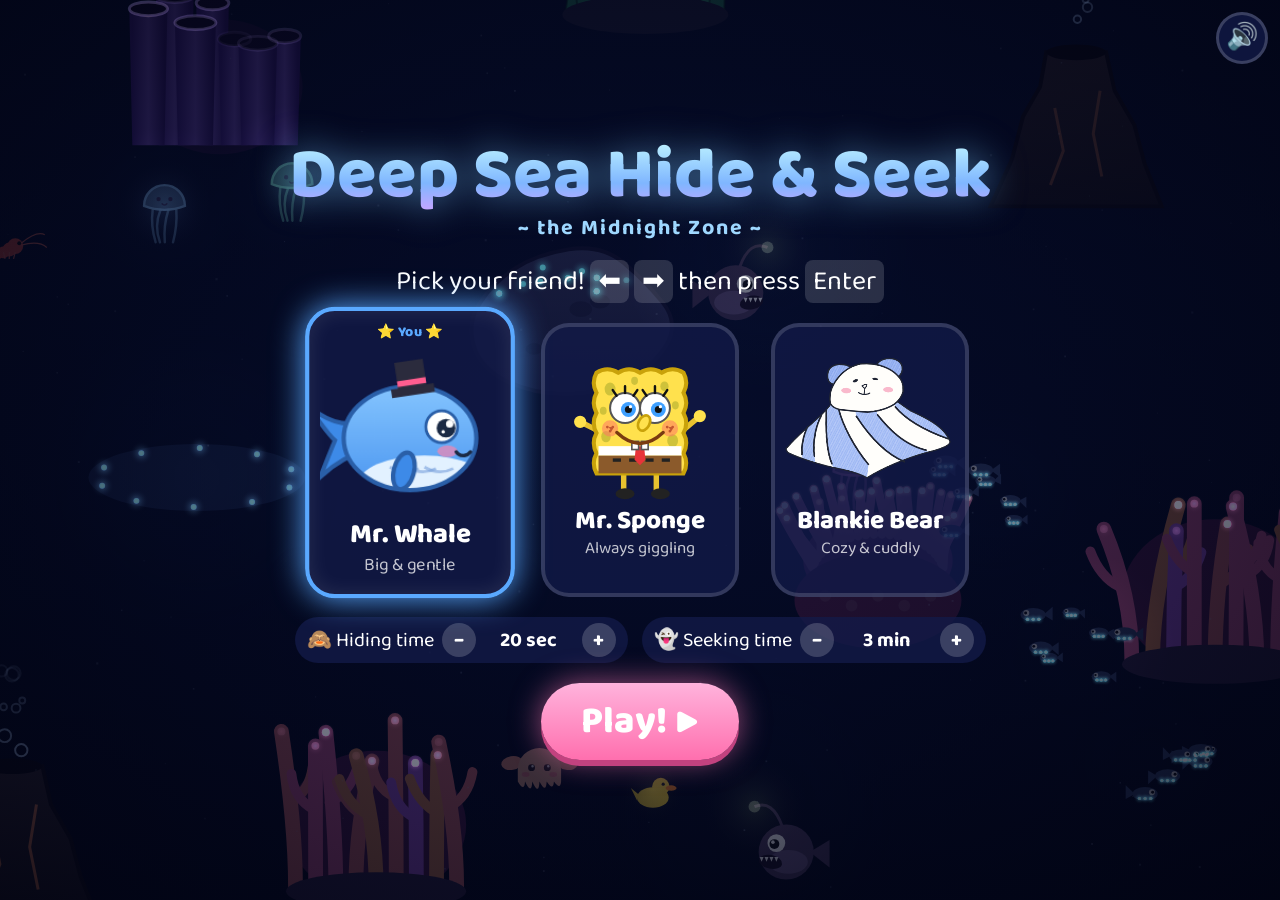
==== index.html @ 8a7bbf90 "Add Deep Sea Hide & Seek game and GitHub Pages deploy Co-Authored-By: Claude Opus 5.5 <noreply@anthr" ====
<!doctype html>
<html lang="en">
  <head>
    <meta charset="utf-8" />
    <meta name="viewport" content="width=device-width, initial-scale=1, viewport-fit=cover, user-scalable=no" />
    <title>Midnight Zone Hide &amp; Seek</title>
    <meta name="description" content="A deep-sea hide and seek game with Mr. Whale, Mr. Sponge and Blankie Bear" />
    <link rel="icon" href="data:image/svg+xml,<svg xmlns='http://www.w3.org/2000/svg' viewBox='0 0 100 100'><text y='.9em' font-size='90'>🐳</text></svg>" />
    <link rel="preconnect" href="https://fonts.googleapis.com" />
    <link rel="preconnect" href="https://fonts.gstatic.com" crossorigin />
    <link href="https://fonts.googleapis.com/css2?family=Baloo+2:wght@600;800&display=swap" rel="stylesheet" />
    <link rel="stylesheet" href="style.css" />
  </head>
  <body>
    <canvas id="game"></canvas>

    <div id="hud" class="hidden">
      <div class="hud-side">
        <div id="hud-role" class="pill"></div>
        <div id="hud-found" class="pill"></div>
      </div>
      <div id="hud-timer" class="timer"></div>
      <div class="hud-side right">
        <div id="hud-stars" class="pill">⭐ 0</div>
      </div>
    </div>

    <div id="noise" class="hidden">
      <span>🤫</span>
      <div class="bar"><div id="noise-fill"></div></div>
      <span>📢</span>
    </div>
    <div id="tip" class="tip hidden"></div>
    <div id="banner" class="banner hidden"></div>

    <div class="corner-btns">
      <button id="btn-home" class="round-btn hidden" title="Back to character select">🏠</button>
      <button id="btn-mute" class="round-btn" title="Sound on/off">🔊</button>
    </div>

    <section id="screen-menu" class="screen">
      <h1 class="title"><span>Deep Sea Hide &amp; Seek</span><small>~ the Midnight Zone ~</small></h1>
      <p class="subtitle">Pick your friend! <kbd>⬅️</kbd> <kbd>➡️</kbd> then press <kbd>Enter</kbd></p>
      <div class="cards" id="cards"></div>
      <div class="settings">
        <div class="setting">
          <span>🙈 Hiding time</span>
          <button class="step" data-set="hide" data-d="-5">−</button>
          <b id="set-hide">20 sec</b>
          <button class="step" data-set="hide" data-d="5">+</button>
        </div>
        <div class="setting">
          <span>👻 Seeking time</span>
          <button class="step" data-set="seek" data-d="-1">−</button>
          <b id="set-seek">3 min</b>
          <button class="step" data-set="seek" data-d="1">+</button>
        </div>
      </div>
      <button class="big-btn" id="btn-start">Play! ▶</button>
    </section>

    <section id="screen-rps" class="screen hidden">
      <h2 id="rps-title" class="screen-title">Rock, Paper, Scissors!</h2>
      <div class="rps-players" id="rps-players"></div>
      <div id="rps-msg" class="rps-msg"></div>
      <div class="rps-choices" id="rps-choices">
        <button class="rps-btn" data-g="0"><span>✊</span>Rock</button>
        <button class="rps-btn" data-g="1"><span>✌️</span>Scissors</button>
        <button class="rps-btn" data-g="2"><span>✋</span>Paper</button>
      </div>
    </section>

    <section id="screen-count" class="screen count hidden">
      <div class="count-emoji">🙈</div>
      <div class="count-text">You're the seeker! Close your eyes and count…</div>
      <div id="count-num" class="count-num">20</div>
      <div class="count-sub">Everyone is sneaking off to hide… shhh!</div>
    </section>

    <section id="screen-result" class="screen hidden">
      <canvas id="result-char" class="result-char"></canvas>
      <h2 id="result-title" class="result-title"></h2>
      <p id="result-sub" class="result-sub"></p>
      <button class="big-btn" id="btn-again">Play again 🔄</button>
    </section>

    <div id="dpad" class="hidden">
      <button data-k="up" class="d-up">▲</button>
      <button data-k="left" class="d-left">◀</button>
      <button data-k="right" class="d-right">▶</button>
      <button data-k="down" class="d-down">▼</button>
    </div>
    <button id="btn-action" class="round-btn action hidden">💬</button>

    <script type="module" src="js/main.js"></script>
  </body>
</html>
---- style.css ----
:root {
  --ink: #fff;
  --glow: #7fe3ff;
  --pink: #ff8fc7;
  --panel: rgba(18, 26, 72, 0.78);
  --font: 'Baloo 2', 'PingFang TC', 'Microsoft JhengHei', 'Noto Sans TC', system-ui, sans-serif;
}

* {
  box-sizing: border-box;
}

html,
body {
  margin: 0;
  width: 100%;
  height: 100%;
  overflow: hidden;
  background: #040818;
  color: var(--ink);
  font-family: var(--font);
  user-select: none;
  -webkit-user-select: none;
  touch-action: none;
}

#game {
  position: fixed;
  inset: 0;
  display: block;
}

.hidden {
  display: none !important;
}

button {
  font-family: inherit;
  color: inherit;
  cursor: pointer;
  border: none;
}

/* ---------- Screens ---------- */

.screen {
  position: fixed;
  inset: 0;
  display: flex;
  flex-direction: column;
  align-items: center;
  justify-content: center;
  gap: clamp(8px, 2.2vh, 22px);
  padding: 16px;
  background: radial-gradient(ellipse at center, rgba(10, 20, 70, 0.35), rgba(2, 4, 20, 0.75));
  overflow: hidden;
  text-align: center;
  animation: fadeIn 0.35s ease;
}

@keyframes fadeIn {
  from {
    opacity: 0;
  }
}

.title {
  margin: 0;
  line-height: 1;
  display: flex;
  flex-direction: column;
  gap: 6px;
}
.title span {
  font-size: clamp(36px, 8vh, 84px);
  font-weight: 800;
  background: linear-gradient(180deg, #bff4ff, #7fb6ff 60%, #c9a4ff);
  -webkit-background-clip: text;
  background-clip: text;
  color: transparent;
  filter: drop-shadow(0 0 18px rgba(120, 200, 255, 0.6));
  animation: floaty 3s ease-in-out infinite;
}
.title small {
  font-size: clamp(14px, 2.4vh, 24px);
  color: #9fd8ff;
  letter-spacing: 2px;
}

@keyframes floaty {
  50% {
    transform: translateY(-6px);
  }
}

.subtitle,
.screen-title {
  margin: 0;
  font-size: clamp(16px, 3vh, 28px);
}
.screen-title {
  font-size: clamp(24px, 5vh, 46px);
  text-shadow: 0 0 16px rgba(120, 200, 255, 0.7);
}

kbd {
  display: inline-block;
  padding: 0 8px;
  border-radius: 8px;
  background: rgba(255, 255, 255, 0.15);
  font-family: inherit;
}

.cards {
  display: flex;
  gap: clamp(10px, 2.5vw, 32px);
  justify-content: center;
  flex-wrap: nowrap;
}

.card {
  width: clamp(110px, 22vh, 220px);
  padding: 10px 10px 14px;
  border-radius: 28px;
  background: var(--panel);
  border: 4px solid rgba(255, 255, 255, 0.15);
  display: flex;
  flex-direction: column;
  align-items: center;
  transition:
    transform 0.2s,
    border-color 0.2s,
    box-shadow 0.2s;
}
.card canvas {
  width: 100%;
  aspect-ratio: 1;
}
.card .name {
  font-size: clamp(16px, 3vh, 26px);
  font-weight: 800;
  line-height: 1.1;
}
.card .tag {
  font-size: clamp(12px, 2vh, 17px);
  opacity: 0.75;
}
.card.selected {
  transform: translateY(-8px) scale(1.06);
  border-color: var(--c, #7fe3ff);
  box-shadow:
    0 0 30px var(--c, #7fe3ff),
    inset 0 0 20px rgba(255, 255, 255, 0.1);
}
.card.selected::before {
  content: '⭐ You ⭐';
  font-weight: 800;
  color: var(--c);
  margin-bottom: -4px;
}

.settings {
  display: flex;
  gap: 14px;
  flex-wrap: wrap;
  justify-content: center;
}
.setting {
  display: flex;
  align-items: center;
  gap: 8px;
  padding: 6px 12px;
  border-radius: 999px;
  background: var(--panel);
  font-size: clamp(14px, 2.4vh, 20px);
}
.setting b {
  min-width: 4.5em;
}
.step {
  width: 34px;
  height: 34px;
  border-radius: 50%;
  background: rgba(255, 255, 255, 0.18);
  font-size: 20px;
  font-weight: 800;
}
.step:hover {
  background: rgba(255, 255, 255, 0.3);
}

.big-btn {
  font-size: clamp(22px, 4.2vh, 38px);
  font-weight: 800;
  padding: 8px 40px;
  border-radius: 999px;
  background: linear-gradient(180deg, #ffb3dc, #ff6fae);
  box-shadow:
    0 6px 0 #c2427f,
    0 0 30px rgba(255, 120, 180, 0.6);
  animation: pulse 1.6s ease-in-out infinite;
}
.big-btn:active {
  transform: translateY(4px);
  box-shadow: 0 2px 0 #c2427f;
}
@keyframes pulse {
  50% {
    transform: scale(1.05);
  }
}

/* ---------- Rock paper scissors ---------- */

.rps-players {
  display: flex;
  gap: clamp(12px, 3vw, 40px);
}
.rps-player {
  position: relative;
  width: clamp(110px, 21vh, 200px);
  padding: 8px;
  border-radius: 24px;
  background: var(--panel);
  border: 4px solid rgba(255, 255, 255, 0.12);
  transition:
    opacity 0.3s,
    transform 0.3s;
}
.rps-player canvas {
  width: 100%;
  aspect-ratio: 1;
}
.rps-player .name {
  font-weight: 800;
  font-size: clamp(14px, 2.6vh, 22px);
}
.rps-player.me {
  border-color: #ffd84d;
}
.rps-player.out {
  opacity: 0.3;
  transform: scale(0.9);
}
.rps-player.loser {
  border-color: #ff6f8f;
  box-shadow: 0 0 30px #ff6f8f;
}
.rps-hand {
  position: absolute;
  top: -18px;
  right: -14px;
  width: clamp(54px, 9vh, 80px);
  height: clamp(54px, 9vh, 80px);
  border-radius: 50%;
  background: #fff;
  color: #222;
  display: flex;
  align-items: center;
  justify-content: center;
  font-size: clamp(32px, 6vh, 50px);
  box-shadow: 0 4px 12px rgba(0, 0, 0, 0.4);
  transform: scale(0);
  transition: transform 0.25s cubic-bezier(0.3, 1.8, 0.5, 1);
}
.rps-hand.show {
  transform: scale(1);
}
.rps-hand.shake {
  transform: scale(1);
  animation: shake 0.4s ease-in-out infinite;
}
@keyframes shake {
  50% {
    transform: translateY(-12px) rotate(-10deg);
  }
}

.rps-msg {
  min-height: 1.3em;
  font-size: clamp(24px, 5vh, 48px);
  font-weight: 800;
  text-shadow: 0 0 16px rgba(255, 150, 200, 0.8);
}
.rps-choices {
  display: flex;
  gap: clamp(10px, 2vw, 24px);
}
.rps-btn {
  display: flex;
  flex-direction: column;
  align-items: center;
  width: clamp(90px, 16vh, 150px);
  padding: 8px 0 10px;
  border-radius: 24px;
  background: var(--panel);
  border: 4px solid rgba(255, 255, 255, 0.15);
  font-size: clamp(16px, 2.8vh, 24px);
  font-weight: 800;
  transition: transform 0.15s;
}
.rps-btn span {
  font-size: clamp(40px, 8vh, 72px);
  line-height: 1.1;
}
.rps-btn.selected {
  border-color: #ffd84d;
  transform: translateY(-8px) scale(1.08);
  box-shadow: 0 0 24px #ffd84d;
}

/* ---------- Counting (you are the seeker) ---------- */

.screen.count {
  background: rgba(2, 4, 18, 0.96);
}
.count-emoji {
  font-size: clamp(60px, 14vh, 140px);
  animation: floaty 1.2s ease-in-out infinite;
}
.count-text {
  font-size: clamp(22px, 4.5vh, 42px);
  font-weight: 800;
}
.count-num {
  font-size: clamp(80px, 22vh, 220px);
  font-weight: 800;
  line-height: 1;
  color: #ffd84d;
  text-shadow: 0 0 40px rgba(255, 216, 77, 0.6);
}
.count-sub {
  font-size: clamp(16px, 3vh, 26px);
  opacity: 0.8;
}

/* ---------- Result ---------- */

.result-char {
  width: clamp(160px, 32vh, 300px);
  height: clamp(160px, 32vh, 300px);
}
.result-title {
  margin: 0;
  font-size: clamp(36px, 8vh, 80px);
  line-height: 1.1;
  text-shadow: 0 0 24px rgba(255, 220, 120, 0.8);
}
.result-sub {
  margin: 0;
  font-size: clamp(18px, 3.4vh, 30px);
  opacity: 0.9;
}

/* ---------- HUD ---------- */

#hud {
  position: fixed;
  top: 12px;
  left: 12px;
  right: 76px;
  display: flex;
  justify-content: space-between;
  align-items: flex-start;
  pointer-events: none;
  gap: 8px;
}
.hud-side {
  display: flex;
  flex-direction: column;
  gap: 6px;
  align-items: flex-start;
  flex: 1;
}
.hud-side.right {
  align-items: flex-end;
}
.pill {
  padding: 4px 14px;
  border-radius: 999px;
  background: var(--panel);
  font-size: clamp(14px, 2.4vh, 20px);
  font-weight: 800;
  white-space: nowrap;
}
.pill:empty {
  display: none;
}
.timer {
  padding: 2px 22px;
  border-radius: 999px;
  background: var(--panel);
  font-size: clamp(26px, 5vh, 44px);
  font-weight: 800;
  border: 3px solid rgba(255, 255, 255, 0.2);
}
.timer.urgent {
  color: #ff8f9f;
  border-color: #ff6f8f;
  animation: pulse 0.6s ease-in-out infinite;
}

#noise {
  position: fixed;
  left: 50%;
  bottom: 18px;
  transform: translateX(-50%);
  display: flex;
  align-items: center;
  gap: 8px;
  padding: 6px 14px;
  border-radius: 999px;
  background: var(--panel);
  font-size: 22px;
  pointer-events: none;
}
#noise .bar {
  width: clamp(120px, 24vw, 240px);
  height: 16px;
  border-radius: 8px;
  background: rgba(255, 255, 255, 0.15);
  overflow: hidden;
}
#noise-fill {
  height: 100%;
  width: 0;
  border-radius: 8px;
  background: linear-gradient(90deg, #7fffb0, #ffd84d 50%, #ff6f8f);
  background-size: clamp(120px, 24vw, 240px) 100%;
  transition: width 0.1s;
}

.tip {
  position: fixed;
  left: 50%;
  bottom: 70px;
  transform: translateX(-50%);
  padding: 6px 18px;
  border-radius: 16px;
  background: var(--panel);
  font-size: clamp(15px, 2.6vh, 22px);
  font-weight: 600;
  pointer-events: none;
  max-width: calc(100% - 32px);
  text-align: center;
}

.banner {
  position: fixed;
  left: 50%;
  top: 38%;
  transform: translate(-50%, -50%);
  padding: 10px 34px;
  border-radius: 30px;
  background: rgba(255, 120, 180, 0.88);
  font-size: clamp(26px, 6vh, 56px);
  font-weight: 800;
  white-space: nowrap;
  pointer-events: none;
  box-shadow: 0 0 40px rgba(255, 120, 180, 0.7);
  animation: pop 0.4s cubic-bezier(0.3, 1.8, 0.5, 1);
}
@keyframes pop {
  from {
    transform: translate(-50%, -50%) scale(0.3);
  }
}

.corner-btns {
  position: fixed;
  top: 12px;
  right: 12px;
  display: flex;
  flex-direction: column;
  gap: 8px;
  z-index: 5;
}
.round-btn {
  width: 52px;
  height: 52px;
  border-radius: 50%;
  background: var(--panel);
  font-size: 26px;
  border: 3px solid rgba(255, 255, 255, 0.18);
}

/* ---------- Touch controls ---------- */

#dpad {
  position: fixed;
  left: 18px;
  bottom: 18px;
  width: 168px;
  height: 168px;
  display: grid;
  grid-template: repeat(3, 1fr) / repeat(3, 1fr);
}
#dpad button {
  background: rgba(255, 255, 255, 0.16);
  border-radius: 14px;
  font-size: 24px;
  margin: 3px;
}
#dpad button.on {
  background: rgba(255, 255, 255, 0.4);
}
.d-up {
  grid-area: 1 / 2;
}
.d-left {
  grid-area: 2 / 1;
}
.d-right {
  grid-area: 2 / 3;
}
.d-down {
  grid-area: 3 / 2;
}
.round-btn.action {
  position: fixed;
  right: 24px;
  bottom: 36px;
  width: 76px;
  height: 76px;
  font-size: 34px;
}
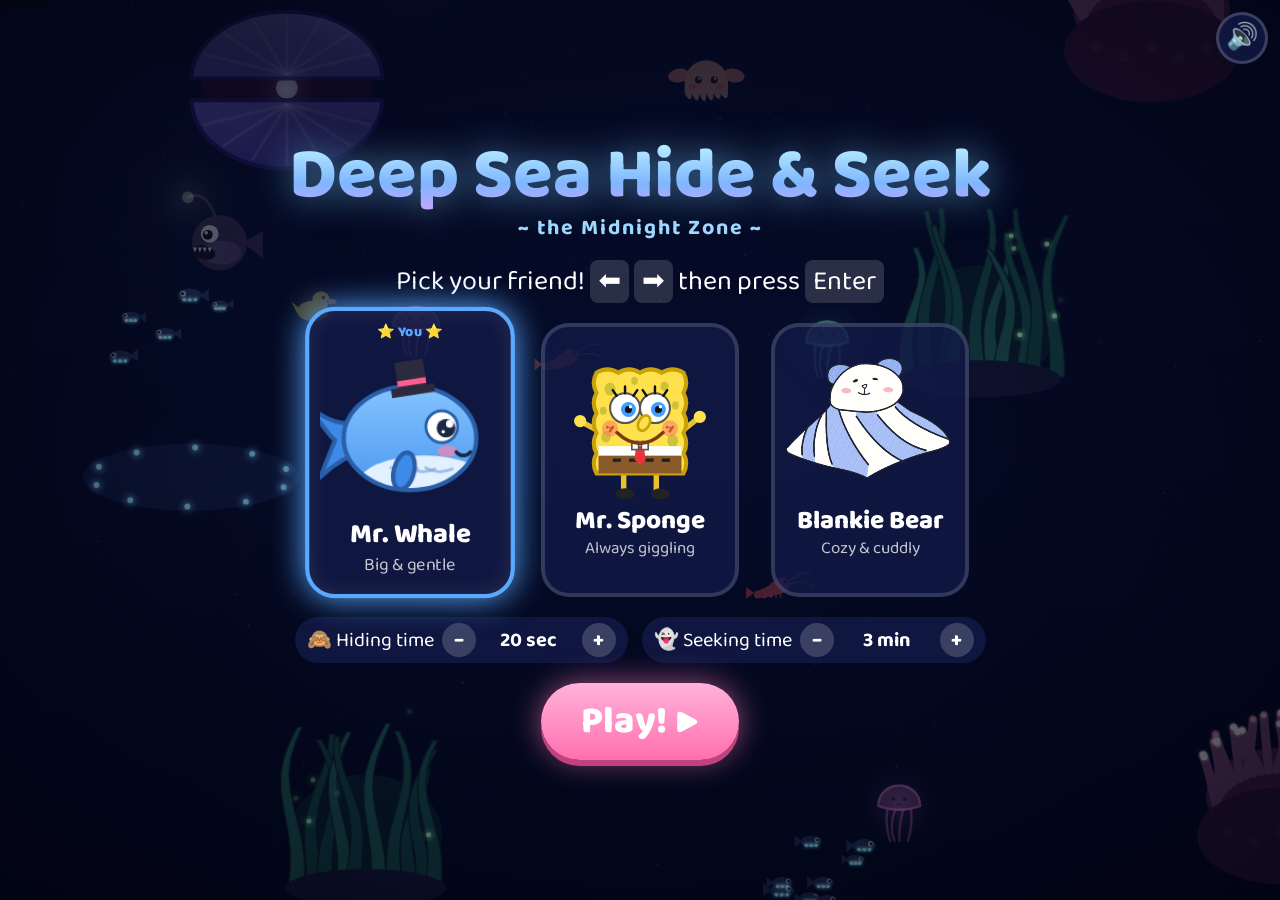
==== commit df9199e9: "Show a big hide countdown and speed up the seeker's count - Hiders see a large centered 'Hide in… N'" ====
--- a/index.html
+++ b/index.html
@@ -30,6 +30,7 @@
       <div class="bar"><div id="noise-fill"></div></div>
       <span>📢</span>
     </div>
+    <div id="hide-count" class="hide-count hidden"><span>Hide in…</span><b>20</b></div>
     <div id="tip" class="tip hidden"></div>
     <div id="banner" class="banner hidden"></div>
 
@@ -72,7 +73,7 @@
 
     <section id="screen-count" class="screen count hidden">
       <div class="count-emoji">🙈</div>
-      <div class="count-text">You're the seeker! Close your eyes and count…</div>
+      <div id="count-text" class="count-text">You're the seeker! Counting…</div>
       <div id="count-num" class="count-num">20</div>
       <div class="count-sub">Everyone is sneaking off to hide… shhh!</div>
     </section>
--- a/style.css
+++ b/style.css
@@ -119,7 +119,7 @@
 }
 
 .card {
-  width: clamp(110px, 22vh, 220px);
+  width: clamp(92px, min(22vh, 28vw), 220px);
   padding: 10px 10px 14px;
   border-radius: 28px;
   background: var(--panel);
@@ -218,7 +218,7 @@
 }
 .rps-player {
   position: relative;
-  width: clamp(110px, 21vh, 200px);
+  width: clamp(92px, min(21vh, 28vw), 200px);
   padding: 8px;
   border-radius: 24px;
   background: var(--panel);
@@ -290,7 +290,7 @@
   display: flex;
   flex-direction: column;
   align-items: center;
-  width: clamp(90px, 16vh, 150px);
+  width: clamp(80px, min(16vh, 26vw), 150px);
   padding: 8px 0 10px;
   border-radius: 24px;
   background: var(--panel);
@@ -359,6 +359,7 @@
   top: 12px;
   left: 12px;
   right: 76px;
+  min-height: 60px;
   display: flex;
   justify-content: space-between;
   align-items: flex-start;
@@ -387,6 +388,10 @@
   display: none;
 }
 .timer {
+  position: fixed;
+  top: 12px;
+  left: 50%;
+  transform: translateX(-50%);
   padding: 2px 22px;
   border-radius: 999px;
   background: var(--panel);
@@ -398,6 +403,40 @@
   color: #ff8f9f;
   border-color: #ff6f8f;
   animation: pulse 0.6s ease-in-out infinite;
+}
+
+/* Big countdown while you hide */
+.hide-count {
+  position: fixed;
+  top: 14%;
+  left: 50%;
+  transform: translateX(-50%);
+  display: flex;
+  flex-direction: column;
+  align-items: center;
+  pointer-events: none;
+  text-shadow: 0 0 24px rgba(120, 220, 255, 0.8);
+}
+.hide-count span {
+  font-size: clamp(18px, 3.5vh, 30px);
+  font-weight: 800;
+}
+.hide-count b {
+  font-size: clamp(64px, 16vh, 150px);
+  line-height: 0.9;
+  color: #bff4ff;
+}
+.hide-count.urgent b {
+  color: #ffd84d;
+  text-shadow: 0 0 30px rgba(255, 200, 80, 0.9);
+}
+.hide-count.bump b {
+  animation: bump 0.35s cubic-bezier(0.3, 1.8, 0.5, 1);
+}
+@keyframes bump {
+  from {
+    transform: scale(1.5);
+  }
 }
 
 #noise {
@@ -484,6 +523,12 @@
   border: 3px solid rgba(255, 255, 255, 0.18);
 }
 
+@media (max-width: 700px) {
+  #hud {
+    top: 76px;
+  }
+}
+
 /* ---------- Touch controls ---------- */
 
 #dpad {
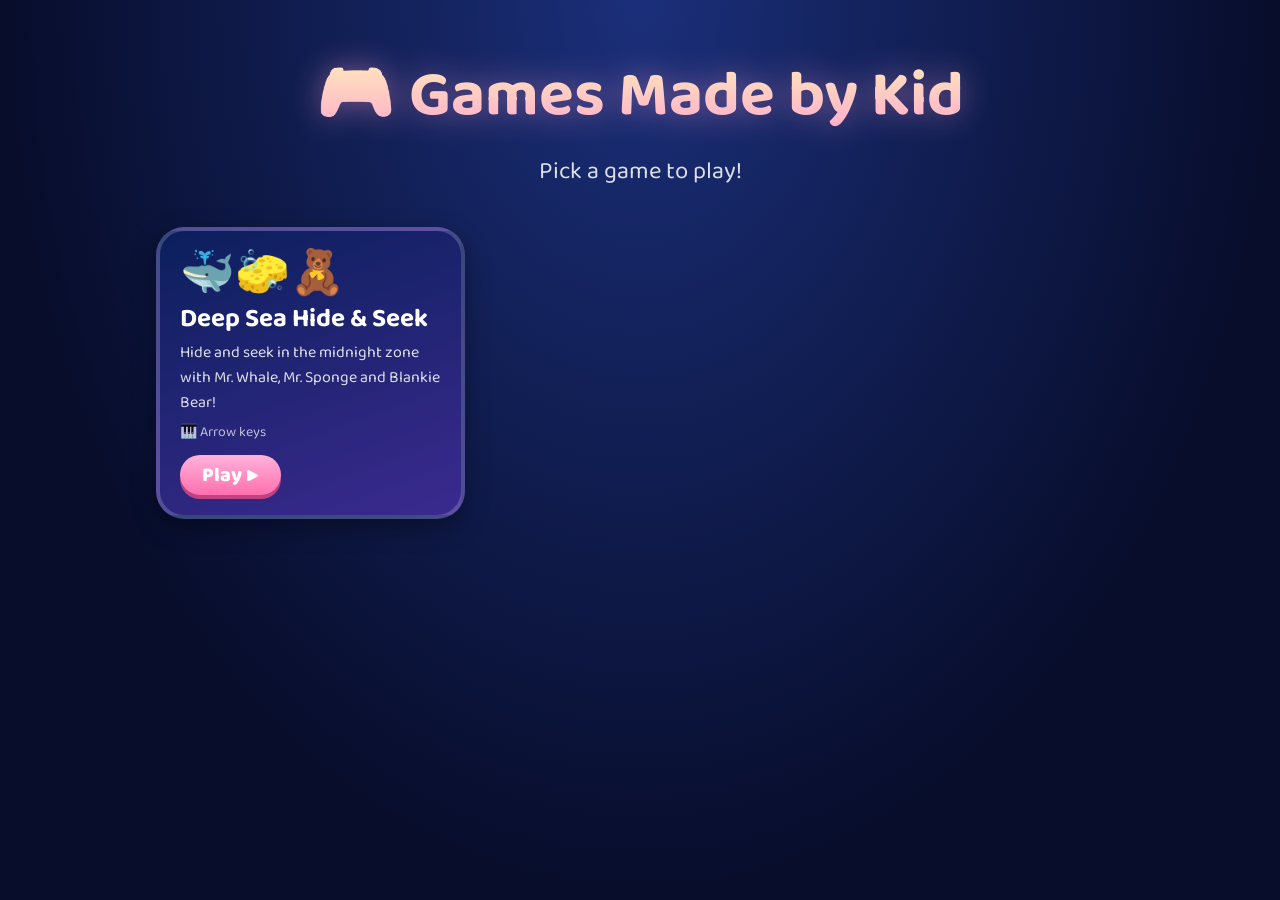
==== commit 4ab70f9f: "Turn the repo into a game collection with a dynamic game list - Home page at / reads games.json and " ====
--- a/index.html
+++ b/index.html
@@ -2,97 +2,27 @@
 <html lang="en">
   <head>
     <meta charset="utf-8" />
-    <meta name="viewport" content="width=device-width, initial-scale=1, viewport-fit=cover, user-scalable=no" />
-    <title>Midnight Zone Hide &amp; Seek</title>
-    <meta name="description" content="A deep-sea hide and seek game with Mr. Whale, Mr. Sponge and Blankie Bear" />
-    <link rel="icon" href="data:image/svg+xml,<svg xmlns='http://www.w3.org/2000/svg' viewBox='0 0 100 100'><text y='.9em' font-size='90'>🐳</text></svg>" />
+    <meta name="viewport" content="width=device-width, initial-scale=1" />
+    <title>Games Made by Kid</title>
+    <meta name="description" content="A growing collection of games made by a kid" />
+    <link rel="icon" href="data:image/svg+xml,<svg xmlns='http://www.w3.org/2000/svg' viewBox='0 0 100 100'><text y='.9em' font-size='90'>🎮</text></svg>" />
     <link rel="preconnect" href="https://fonts.googleapis.com" />
     <link rel="preconnect" href="https://fonts.gstatic.com" crossorigin />
     <link href="https://fonts.googleapis.com/css2?family=Baloo+2:wght@600;800&display=swap" rel="stylesheet" />
-    <link rel="stylesheet" href="style.css" />
+    <link rel="stylesheet" href="home.css" />
+    <!-- Start fetching the game list while the page is still parsing. -->
+    <link rel="preload" href="games.json" as="fetch" crossorigin="anonymous" />
   </head>
   <body>
-    <canvas id="game"></canvas>
-
-    <div id="hud" class="hidden">
-      <div class="hud-side">
-        <div id="hud-role" class="pill"></div>
-        <div id="hud-found" class="pill"></div>
-      </div>
-      <div id="hud-timer" class="timer"></div>
-      <div class="hud-side right">
-        <div id="hud-stars" class="pill">⭐ 0</div>
-      </div>
-    </div>
-
-    <div id="noise" class="hidden">
-      <span>🤫</span>
-      <div class="bar"><div id="noise-fill"></div></div>
-      <span>📢</span>
-    </div>
-    <div id="hide-count" class="hide-count hidden"><span>Hide in…</span><b>20</b></div>
-    <div id="tip" class="tip hidden"></div>
-    <div id="banner" class="banner hidden"></div>
-
-    <div class="corner-btns">
-      <button id="btn-home" class="round-btn hidden" title="Back to character select">🏠</button>
-      <button id="btn-mute" class="round-btn" title="Sound on/off">🔊</button>
-    </div>
-
-    <section id="screen-menu" class="screen">
-      <h1 class="title"><span>Deep Sea Hide &amp; Seek</span><small>~ the Midnight Zone ~</small></h1>
-      <p class="subtitle">Pick your friend! <kbd>⬅️</kbd> <kbd>➡️</kbd> then press <kbd>Enter</kbd></p>
-      <div class="cards" id="cards"></div>
-      <div class="settings">
-        <div class="setting">
-          <span>🙈 Hiding time</span>
-          <button class="step" data-set="hide" data-d="-5">−</button>
-          <b id="set-hide">20 sec</b>
-          <button class="step" data-set="hide" data-d="5">+</button>
-        </div>
-        <div class="setting">
-          <span>👻 Seeking time</span>
-          <button class="step" data-set="seek" data-d="-1">−</button>
-          <b id="set-seek">3 min</b>
-          <button class="step" data-set="seek" data-d="1">+</button>
-        </div>
-      </div>
-      <button class="big-btn" id="btn-start">Play! ▶</button>
-    </section>
-
-    <section id="screen-rps" class="screen hidden">
-      <h2 id="rps-title" class="screen-title">Rock, Paper, Scissors!</h2>
-      <div class="rps-players" id="rps-players"></div>
-      <div id="rps-msg" class="rps-msg"></div>
-      <div class="rps-choices" id="rps-choices">
-        <button class="rps-btn" data-g="0"><span>✊</span>Rock</button>
-        <button class="rps-btn" data-g="1"><span>✌️</span>Scissors</button>
-        <button class="rps-btn" data-g="2"><span>✋</span>Paper</button>
-      </div>
-    </section>
-
-    <section id="screen-count" class="screen count hidden">
-      <div class="count-emoji">🙈</div>
-      <div id="count-text" class="count-text">You're the seeker! Counting…</div>
-      <div id="count-num" class="count-num">20</div>
-      <div class="count-sub">Everyone is sneaking off to hide… shhh!</div>
-    </section>
-
-    <section id="screen-result" class="screen hidden">
-      <canvas id="result-char" class="result-char"></canvas>
-      <h2 id="result-title" class="result-title"></h2>
-      <p id="result-sub" class="result-sub"></p>
-      <button class="big-btn" id="btn-again">Play again 🔄</button>
-    </section>
-
-    <div id="dpad" class="hidden">
-      <button data-k="up" class="d-up">▲</button>
-      <button data-k="left" class="d-left">◀</button>
-      <button data-k="right" class="d-right">▶</button>
-      <button data-k="down" class="d-down">▼</button>
-    </div>
-    <button id="btn-action" class="round-btn action hidden">💬</button>
-
-    <script type="module" src="js/main.js"></script>
+    <main>
+      <header>
+        <h1>🎮 Games Made by Kid</h1>
+        <p>Pick a game to play!</p>
+      </header>
+      <ul id="games" class="games" aria-live="polite"></ul>
+      <p id="status" class="status">Loading games…</p>
+      <noscript><p class="status">Please turn on JavaScript to see the games.</p></noscript>
+    </main>
+    <script type="module" src="home.js"></script>
   </body>
 </html>
--- a/home.css
+++ b/home.css
@@ -0,0 +1,121 @@
+:root {
+  --font: 'Baloo 2', 'PingFang TC', 'Microsoft JhengHei', system-ui, sans-serif;
+}
+
+* {
+  box-sizing: border-box;
+}
+
+html,
+body {
+  margin: 0;
+  min-height: 100%;
+}
+
+body {
+  background: radial-gradient(ellipse at 50% 0%, #1b2f7a, #070d2b 70%) fixed;
+  color: #fff;
+  font-family: var(--font);
+}
+
+main {
+  max-width: 1000px;
+  margin: 0 auto;
+  padding: clamp(20px, 5vh, 56px) 16px 40px;
+}
+
+header {
+  text-align: center;
+  margin-bottom: clamp(20px, 4vh, 40px);
+}
+h1 {
+  margin: 0;
+  font-size: clamp(32px, 7vw, 64px);
+  background: linear-gradient(180deg, #fff3b8, #ff9fd0);
+  -webkit-background-clip: text;
+  background-clip: text;
+  color: transparent;
+  filter: drop-shadow(0 0 16px rgba(255, 160, 210, 0.45));
+}
+header p {
+  margin: 4px 0 0;
+  font-size: clamp(16px, 2.5vw, 24px);
+  opacity: 0.85;
+}
+
+.games {
+  list-style: none;
+  margin: 0;
+  padding: 0;
+  display: grid;
+  grid-template-columns: repeat(auto-fill, minmax(min(100%, 280px), 1fr));
+  gap: 20px;
+}
+
+.game {
+  position: relative;
+  display: flex;
+  flex-direction: column;
+  gap: 6px;
+  height: 100%;
+  padding: 20px;
+  border-radius: 28px;
+  color: inherit;
+  text-decoration: none;
+  background: linear-gradient(160deg, var(--c1), var(--c2));
+  border: 4px solid rgba(255, 255, 255, 0.18);
+  box-shadow: 0 8px 24px rgba(0, 0, 0, 0.35);
+  transition:
+    transform 0.2s,
+    box-shadow 0.2s,
+    border-color 0.2s;
+}
+.game:hover,
+.game:focus-visible {
+  transform: translateY(-6px) scale(1.02);
+  border-color: #ffd84d;
+  box-shadow: 0 12px 32px rgba(255, 216, 77, 0.3);
+  outline: none;
+}
+.game:active {
+  transform: scale(0.98);
+}
+
+.icon {
+  font-size: 44px;
+  line-height: 1.1;
+}
+.game h2 {
+  margin: 0;
+  font-size: 26px;
+  line-height: 1.1;
+}
+.game p {
+  margin: 0;
+  flex: 1;
+  font-size: 16px;
+  opacity: 0.85;
+}
+.meta {
+  font-size: 14px;
+  opacity: 0.7;
+}
+.play {
+  align-self: flex-start;
+  margin-top: 6px;
+  padding: 4px 22px;
+  border-radius: 999px;
+  font-size: 20px;
+  font-weight: 800;
+  background: linear-gradient(180deg, #ffb3dc, #ff6fae);
+  box-shadow: 0 4px 0 #c2427f;
+}
+
+.status {
+  text-align: center;
+  font-size: 20px;
+  opacity: 0.8;
+}
+.status[hidden] {
+  display: none;
+}
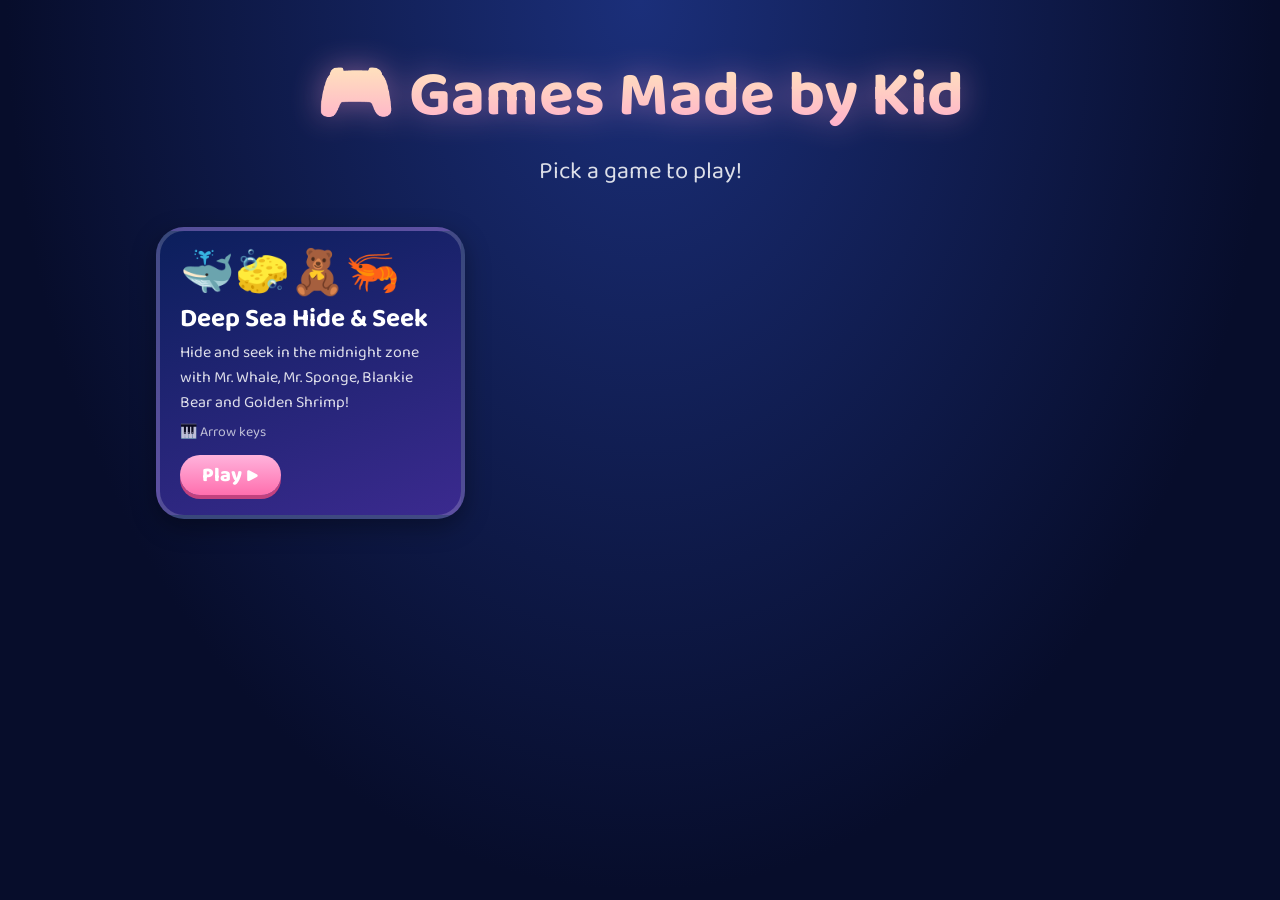
==== commit bd281a8e: "Support iPad and other touch screens - One slidable touch pad with diagonals (bigger on touch device" ====
--- a/index.html
+++ b/index.html
@@ -2,7 +2,11 @@
 <html lang="en">
   <head>
     <meta charset="utf-8" />
-    <meta name="viewport" content="width=device-width, initial-scale=1" />
+    <meta name="viewport" content="width=device-width, initial-scale=1, viewport-fit=cover" />
+    <meta name="apple-mobile-web-app-capable" content="yes" />
+    <meta name="apple-mobile-web-app-title" content="Games by Kid" />
+    <meta name="apple-mobile-web-app-status-bar-style" content="black-translucent" />
+    <meta name="theme-color" content="#070d2b" />
     <title>Games Made by Kid</title>
     <meta name="description" content="A growing collection of games made by a kid" />
     <link rel="icon" href="data:image/svg+xml,<svg xmlns='http://www.w3.org/2000/svg' viewBox='0 0 100 100'><text y='.9em' font-size='90'>🎮</text></svg>" />
--- a/home.css
+++ b/home.css
@@ -21,7 +21,7 @@
 main {
   max-width: 1000px;
   margin: 0 auto;
-  padding: clamp(20px, 5vh, 56px) 16px 40px;
+  padding: calc(clamp(20px, 5vh, 56px) + env(safe-area-inset-top)) calc(16px + env(safe-area-inset-right)) calc(40px + env(safe-area-inset-bottom)) calc(16px + env(safe-area-inset-left));
 }
 
 header {
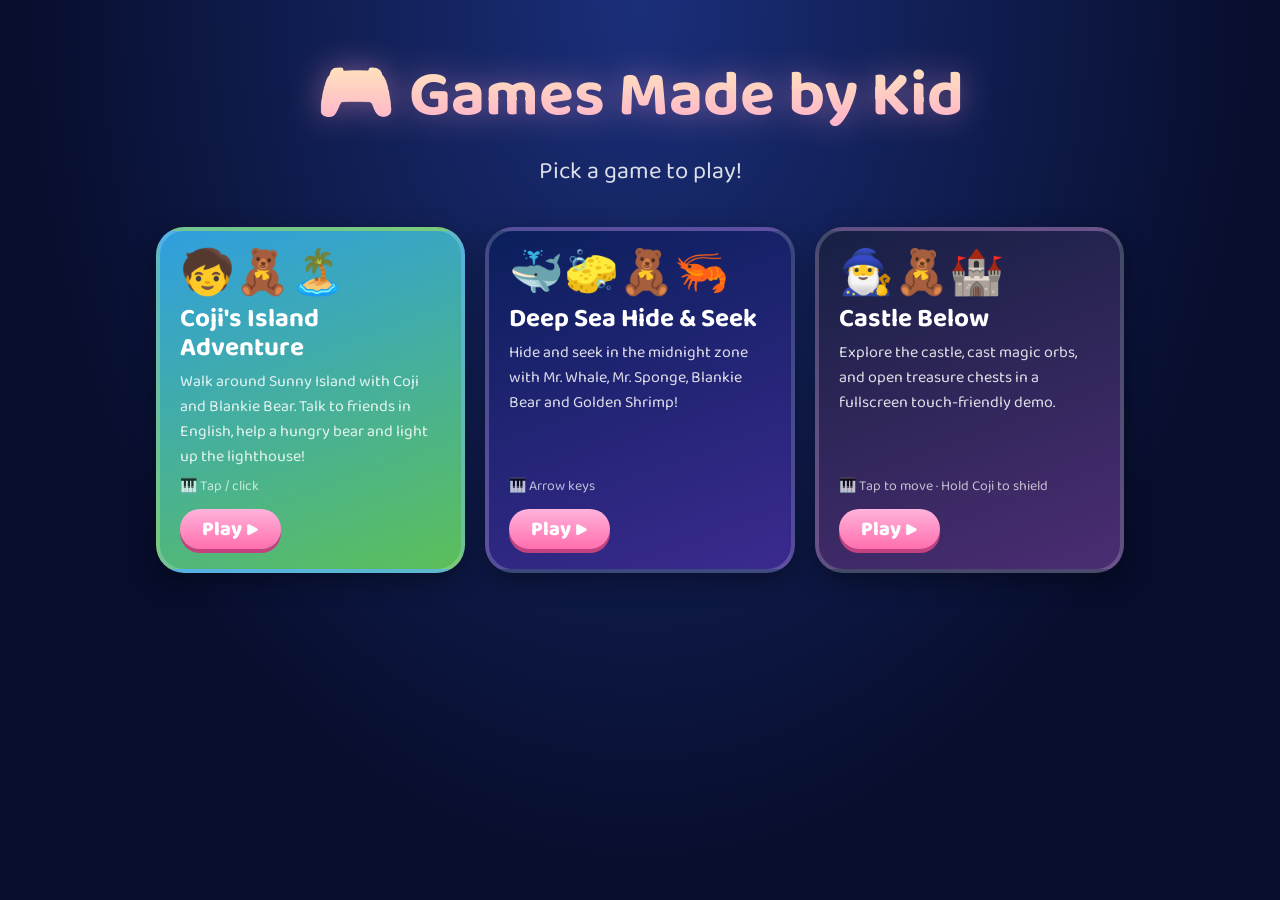
==== commit 2fe6f564: "Improve Castle Below walking and iPad fullscreen" ====
--- a/index.html
+++ b/index.html
@@ -14,6 +14,7 @@
     <link rel="preconnect" href="https://fonts.gstatic.com" crossorigin />
     <link href="https://fonts.googleapis.com/css2?family=Baloo+2:wght@600;800&display=swap" rel="stylesheet" />
     <link rel="stylesheet" href="home.css" />
+    <link rel="manifest" href="manifest.webmanifest" />
     <!-- Start fetching the game list while the page is still parsing. -->
     <link rel="preload" href="games.json" as="fetch" crossorigin="anonymous" />
   </head>
--- a/home.css
+++ b/home.css
@@ -9,16 +9,25 @@
 html,
 body {
   margin: 0;
+  width: 100%;
+  height: var(--app-height, 100vh);
+  height: var(--app-height, 100dvh);
   min-height: 100%;
+  overflow-x: hidden;
+  background: #070d2b;
 }
 
 body {
-  background: radial-gradient(ellipse at 50% 0%, #1b2f7a, #070d2b 70%) fixed;
+  min-height: var(--app-height, 100vh);
+  min-height: var(--app-height, 100dvh);
+  background: radial-gradient(ellipse at 50% 0%, #1b2f7a, #070d2b 70%);
   color: #fff;
   font-family: var(--font);
 }
 
 main {
+  min-height: var(--app-height, 100vh);
+  min-height: var(--app-height, 100dvh);
   max-width: 1000px;
   margin: 0 auto;
   padding: calc(clamp(20px, 5vh, 56px) + env(safe-area-inset-top)) calc(16px + env(safe-area-inset-right)) calc(40px + env(safe-area-inset-bottom)) calc(16px + env(safe-area-inset-left));
